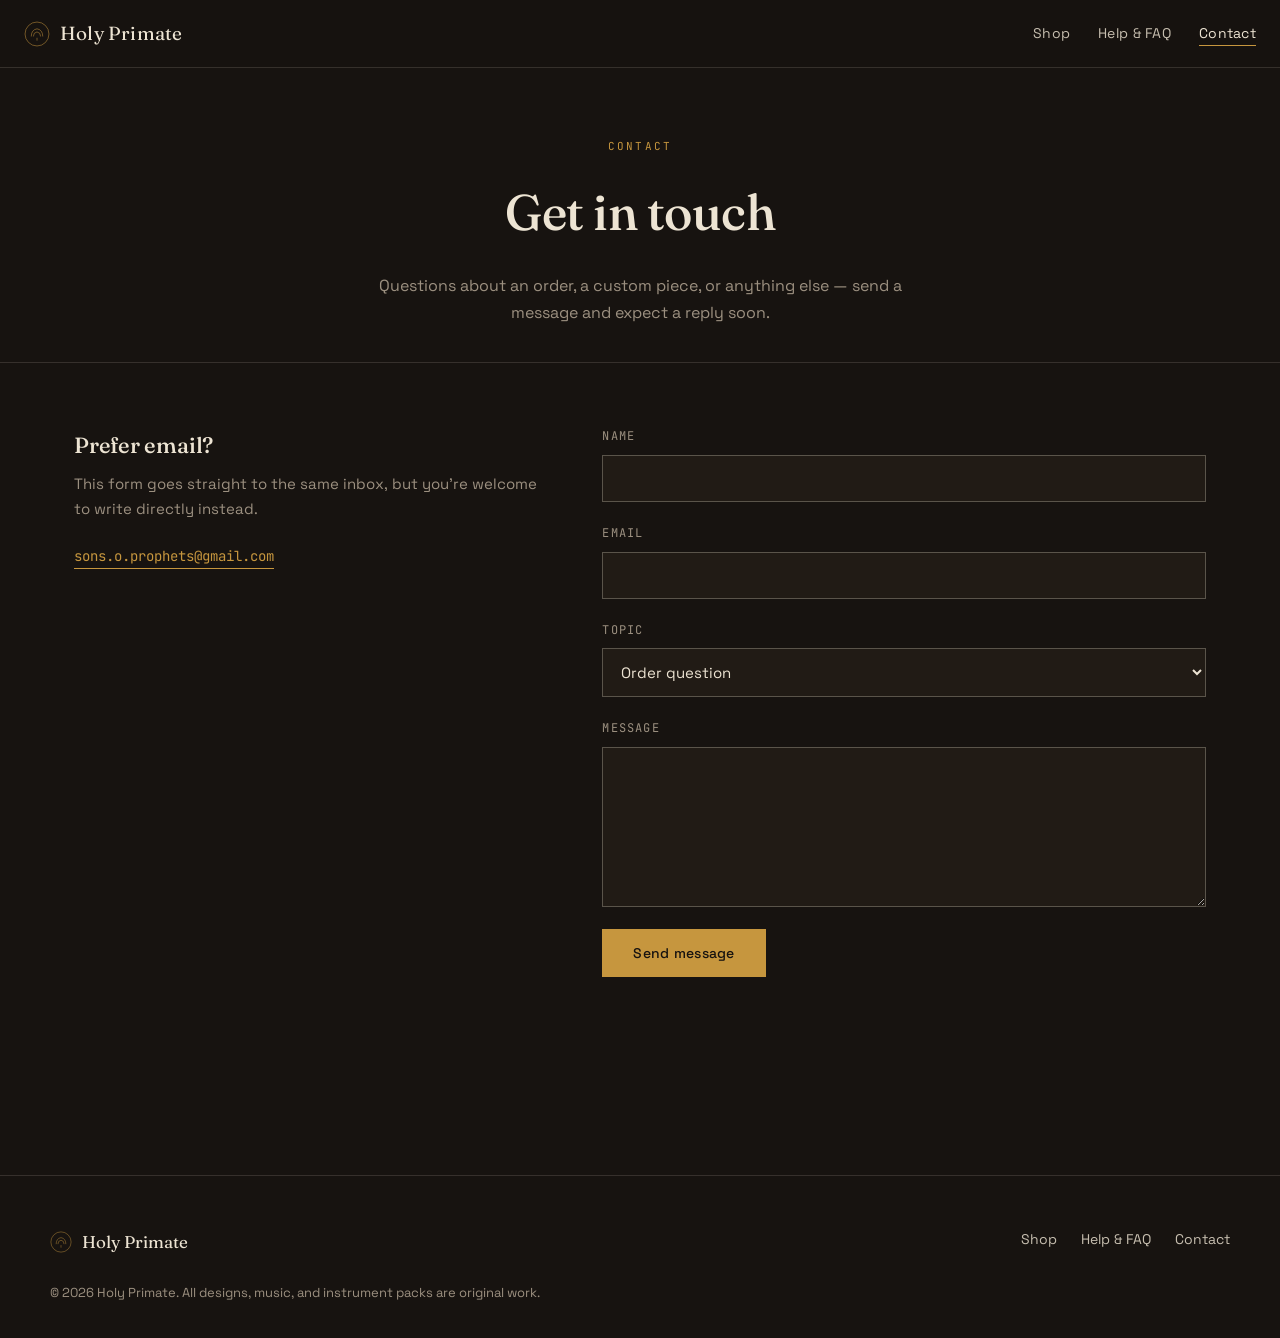
==== contact.html @ b970b064 "Holy Primate site — initial commit (fixed css/ js/ structure)" ====
<!DOCTYPE html>
<html lang="en">
<head>
<meta charset="UTF-8">
<meta name="viewport" content="width=device-width, initial-scale=1.0">
<title>Contact — Holy Primate</title>
<meta name="description" content="Get in touch with Holy Primate.">
<link rel="preconnect" href="https://fonts.googleapis.com">
<link rel="preconnect" href="https://fonts.gstatic.com" crossorigin>
<link href="https://fonts.googleapis.com/css2?family=Fraunces:ital,opsz,wght@0,9..144,300;0,9..144,400;0,9..144,500;0,9..144,600;1,9..144,400;1,9..144,500&family=Space+Grotesk:wght@400;500;600&family=JetBrains+Mono:wght@400;500&display=swap" rel="stylesheet">
<link rel="stylesheet" href="css/styles.css">
</head>
<body>

<nav class="site-nav">
  <a href="index.html" class="wordmark">
    <svg viewBox="0 0 100 100" fill="none" xmlns="http://www.w3.org/2000/svg" aria-hidden="true">
      <circle cx="50" cy="50" r="46" stroke="currentColor" stroke-width="2"/>
      <path d="M28 58 Q28 34 50 30 Q72 34 72 58" stroke="currentColor" stroke-width="2" stroke-linecap="round"/>
      <path d="M36 58 Q36 44 50 42 Q64 44 64 58" stroke="currentColor" stroke-width="2" stroke-linecap="round"/>
      <line x1="50" y1="66" x2="50" y2="74" stroke="currentColor" stroke-width="2" stroke-linecap="round"/>
    </svg>
    Holy Primate
  </a>
  <div class="nav-right">
    <ul class="nav-links">
      <li><a href="shop.html">Shop</a></li>
      <li><a href="help.html">Help &amp; FAQ</a></li>
      <li><a href="contact.html" class="active">Contact</a></li>
    </ul>
    <button class="nav-toggle" aria-label="Toggle menu">Menu</button>
  </div>
</nav>

<header class="page-header">
  <span class="eyebrow">Contact</span>
  <h1>Get in touch</h1>
  <p>Questions about an order, a custom piece, or anything else — send a message and expect a reply soon.</p>
</header>

<div class="contact-layout">
  <div class="contact-side">
    <h2>Prefer email?</h2>
    <p>This form goes straight to the same inbox, but you're welcome to write directly instead.</p>
    <a class="email-link" href="mailto:sons.o.prophets@gmail.com">sons.o.prophets@gmail.com</a>
  </div>

  <form id="contact-form" action="https://formspree.io/f/YOUR-FORM-ID" method="POST">
    <div class="form-field">
      <label for="name">Name</label>
      <input type="text" id="name" name="name" required>
    </div>
    <div class="form-field">
      <label for="email">Email</label>
      <input type="email" id="email" name="email" required>
    </div>
    <div class="form-field">
      <label for="topic">Topic</label>
      <select id="topic" name="topic">
        <option>Order question</option>
        <option>Digital download issue</option>
        <option>Wholesale / press</option>
        <option>Something else</option>
      </select>
    </div>
    <div class="form-field">
      <label for="message">Message</label>
      <textarea id="message" name="message" required></textarea>
    </div>
    <button type="submit" class="btn btn-primary">Send message</button>
    <p id="form-status" class="form-status" role="status"></p>
  </form>
</div>

<footer class="site-footer">
  <div class="footer-grid">
    <div class="footer-mark">
      <svg viewBox="0 0 100 100" fill="none" xmlns="http://www.w3.org/2000/svg" aria-hidden="true">
        <circle cx="50" cy="50" r="46" stroke="currentColor" stroke-width="2"/>
        <path d="M28 58 Q28 34 50 30 Q72 34 72 58" stroke="currentColor" stroke-width="2" stroke-linecap="round"/>
        <path d="M36 58 Q36 44 50 42 Q64 44 64 58" stroke="currentColor" stroke-width="2" stroke-linecap="round"/>
        <line x1="50" y1="66" x2="50" y2="74" stroke="currentColor" stroke-width="2" stroke-linecap="round"/>
      </svg>
      Holy Primate
    </div>
    <ul class="footer-links">
      <li><a href="shop.html">Shop</a></li>
      <li><a href="help.html">Help &amp; FAQ</a></li>
      <li><a href="contact.html">Contact</a></li>
    </ul>
  </div>
  <p class="footer-meta">© 2026 Holy Primate. All designs, music, and instrument packs are original work.</p>
</footer>

<script src="js/shopify-config.js"></script>
<script src="js/main.js"></script>
</body>
</html>
---- css/styles.css ----
/* ==========================================================================
   HOLY PRIMATE — design system
   Dark, engraved-relic aesthetic. Fraunces (carved/ceremonial) + Space Grotesk
   (clean/technical) + JetBrains Mono (labels, prices, tags).
   ========================================================================== */

:root {
  --ink: #171310;
  --surface: #211b15;
  --surface-2: #2b241c;
  --bone: #ede4d3;
  --dust: #9c9080;
  --relic: #c6963e;
  --relic-bright: #d4a34e;
  --ember: #a13f26;
  --line: rgba(237, 228, 211, 0.14);
  --line-strong: rgba(237, 228, 211, 0.28);

  --font-display: 'Fraunces', serif;
  --font-body: 'Space Grotesk', sans-serif;
  --font-mono: 'JetBrains Mono', monospace;

  --container: 1180px;
}

* { box-sizing: border-box; }

html { scroll-behavior: smooth; }

body {
  margin: 0;
  background: var(--ink);
  color: var(--bone);
  font-family: var(--font-body);
  font-size: 16px;
  line-height: 1.65;
  -webkit-font-smoothing: antialiased;
}

img { max-width: 100%; display: block; }
a { color: inherit; }
button { font-family: inherit; }

h1, h2, h3, h4 {
  font-family: var(--font-display);
  font-weight: 500;
  letter-spacing: -0.01em;
  margin: 0 0 0.4em;
}

p { margin: 0 0 1em; }

.container { max-width: var(--container); margin: 0 auto; padding: 0 24px; }

.eyebrow {
  font-family: var(--font-mono);
  font-size: 11px;
  letter-spacing: 0.2em;
  text-transform: uppercase;
  color: var(--relic);
  display: inline-block;
}

a:focus-visible, button:focus-visible, input:focus-visible, textarea:focus-visible, select:focus-visible {
  outline: 2px solid var(--relic);
  outline-offset: 2px;
}

/* ---------- Nav ---------- */

.site-nav {
  position: sticky;
  top: 0;
  z-index: 50;
  display: flex;
  align-items: center;
  justify-content: space-between;
  padding: 18px 24px;
  background: rgba(23, 19, 16, 0.92);
  backdrop-filter: blur(6px);
  border-bottom: 1px solid var(--line);
}

.wordmark {
  display: flex;
  align-items: center;
  gap: 10px;
  font-family: var(--font-display);
  font-size: 19px;
  letter-spacing: 0.01em;
  text-decoration: none;
  color: var(--bone);
  white-space: nowrap;
}

.wordmark svg { width: 26px; height: 26px; flex-shrink: 0; color: var(--relic); }

.nav-right { display: flex; align-items: center; gap: 24px; }

.nav-links {
  display: flex;
  gap: 28px;
  list-style: none;
  margin: 0;
  padding: 0;
  font-size: 14px;
  letter-spacing: 0.02em;
}

.nav-links a {
  text-decoration: none;
  opacity: 0.82;
  padding-bottom: 3px;
  border-bottom: 1px solid transparent;
  transition: border-color .15s, opacity .15s;
}

.nav-links a:hover, .nav-links a:focus-visible { opacity: 1; border-color: var(--relic); }
.nav-links a.active { border-color: var(--relic); opacity: 1; }

.cart-btn {
  background: none;
  border: 1px solid var(--line-strong);
  color: var(--bone);
  font-family: var(--font-mono);
  font-size: 13px;
  padding: 8px 14px;
  cursor: pointer;
  transition: border-color .15s;
}
.cart-btn:hover { border-color: var(--relic); }

.nav-toggle {
  display: none;
  background: none;
  border: 1px solid var(--line-strong);
  color: var(--bone);
  padding: 8px 10px;
  cursor: pointer;
}

@media (max-width: 760px) {
  .nav-links {
    display: none;
    position: absolute;
    top: 100%;
    left: 0;
    right: 0;
    flex-direction: column;
    background: var(--ink);
    padding: 18px 24px 22px;
    border-bottom: 1px solid var(--line);
    gap: 16px;
  }
  .nav-links.open { display: flex; }
  .nav-toggle { display: inline-flex; }
}

/* ---------- Buttons ---------- */

.btn {
  display: inline-flex;
  align-items: center;
  justify-content: center;
  gap: 8px;
  padding: 14px 30px;
  font-family: var(--font-body);
  font-size: 14px;
  font-weight: 500;
  letter-spacing: 0.02em;
  text-decoration: none;
  cursor: pointer;
  border: 1px solid transparent;
  transition: transform .15s ease, background .15s ease, border-color .15s ease;
}

.btn-primary { background: var(--relic); color: var(--ink); }
.btn-primary:hover { transform: translateY(-1px); background: var(--relic-bright); }
.btn-primary:disabled, .btn-primary[shopify-attr\:disabled] { opacity: 0.45; cursor: not-allowed; transform: none; }

.btn-outline { background: transparent; border-color: var(--line-strong); color: var(--bone); }
.btn-outline:hover { border-color: var(--relic); }

.btn-block { width: 100%; }

/* ---------- Hero (home) ---------- */

.hero {
  position: relative;
  min-height: 82vh;
  display: flex;
  flex-direction: column;
  align-items: center;
  justify-content: center;
  text-align: center;
  padding: 100px 24px 80px;
  overflow: hidden;
}

.hero-mark {
  position: absolute;
  width: 620px;
  height: 620px;
  max-width: 140vw;
  color: var(--relic);
  opacity: 0.1;
  top: 48%;
  left: 50%;
  transform: translate(-50%, -50%);
  pointer-events: none;
}

.hero .eyebrow { margin-bottom: 22px; position: relative; z-index: 1; }

.hero h1 {
  font-size: clamp(46px, 9vw, 104px);
  margin: 0;
  position: relative;
  z-index: 1;
  line-height: 1.02;
}

.hero .ethos {
  font-family: var(--font-display);
  font-style: italic;
  font-size: clamp(18px, 2.4vw, 23px);
  color: var(--dust);
  max-width: 600px;
  margin: 26px auto 40px;
  position: relative;
  z-index: 1;
}

.hero .actions { position: relative; z-index: 1; display: flex; gap: 16px; flex-wrap: wrap; justify-content: center; }

/* ---------- Chapters (home) ---------- */

.chapters {
  display: grid;
  grid-template-columns: repeat(3, 1fr);
  border-top: 1px solid var(--line);
  border-bottom: 1px solid var(--line);
}

.chapter-link {
  display: block;
  padding: 56px 32px;
  border-right: 1px solid var(--line);
  text-decoration: none;
  color: var(--bone);
  transition: background .2s;
}

.chapter-link:last-child { border-right: none; }
.chapter-link:hover { background: var(--surface); }

.chapter-link h3 { font-size: 29px; margin: 14px 0 10px; }
.chapter-link p { color: var(--dust); font-size: 15px; margin: 0 0 22px; }
.chapter-arrow { font-family: var(--font-mono); font-size: 13px; color: var(--relic); }

@media (max-width: 860px) {
  .chapters { grid-template-columns: 1fr; }
  .chapter-link { border-right: none; border-bottom: 1px solid var(--line); }
}

/* ---------- Maker band (home) ---------- */

.maker-band { padding: 100px 24px; text-align: center; }

.maker-band blockquote {
  font-family: var(--font-display);
  font-style: italic;
  font-size: clamp(20px, 2.6vw, 27px);
  max-width: 720px;
  margin: 0 auto;
  line-height: 1.5;
  color: var(--bone);
}

.maker-band cite {
  display: block;
  font-family: var(--font-mono);
  font-size: 12px;
  letter-spacing: 0.15em;
  text-transform: uppercase;
  color: var(--dust);
  margin-top: 26px;
  font-style: normal;
}

/* ---------- Page header (interior pages) ---------- */

.page-header { padding: 64px 24px 36px; border-bottom: 1px solid var(--line); text-align: center; }
.page-header h1 { font-size: clamp(32px, 5vw, 50px); margin-top: 12px; }
.page-header p { color: var(--dust); max-width: 540px; margin: 14px auto 0; }

/* ---------- Demo notice ---------- */

.demo-notice {
  background: var(--ember);
  color: var(--bone);
  font-family: var(--font-mono);
  font-size: 13px;
  text-align: center;
  padding: 11px 20px;
  letter-spacing: 0.02em;
}

/* ---------- Shop sections ---------- */

.chapter-section { padding: 68px 0; border-bottom: 1px solid var(--line); }
.chapter-section .container > .eyebrow { margin-bottom: 10px; }
.chapter-section h2 { font-size: clamp(27px, 4vw, 38px); }
.chapter-section .chapter-line { color: var(--dust); max-width: 520px; margin: 6px 0 0; }

.product-grid {
  display: grid;
  grid-template-columns: repeat(auto-fill, minmax(230px, 1fr));
  gap: 26px;
  margin-top: 40px;
}

.product-card {
  background: var(--surface);
  border: 1px solid var(--line);
  display: flex;
  flex-direction: column;
}

.product-media {
  aspect-ratio: 1;
  background: linear-gradient(160deg, var(--surface-2), var(--ink));
  display: flex;
  align-items: center;
  justify-content: center;
  position: relative;
  overflow: hidden;
}

.product-media svg { width: 34%; opacity: 0.4; color: var(--relic); }
.product-media img { width: 100%; height: 100%; object-fit: cover; }

.product-info { padding: 18px 20px 22px; display: flex; flex-direction: column; gap: 6px; flex: 1; }
.product-info h4 { font-size: 19px; margin: 6px 0 0; font-weight: 500; }
.product-price { font-family: var(--font-mono); font-size: 15px; color: var(--dust); margin: 8px 0 0; }
.product-info .btn { margin-top: 16px; }
.product-info shopify-variant-selector { margin-top: 10px; font-size: 13px; }

/* ---------- Contact form ---------- */

.contact-layout {
  display: grid;
  grid-template-columns: 1fr 1.3fr;
  gap: 64px;
  padding: 64px 24px 100px;
  max-width: var(--container);
  margin: 0 auto;
}

.contact-side h2 { font-size: 22px; }
.contact-side p { color: var(--dust); font-size: 15px; }
.contact-side .email-link {
  display: inline-block;
  margin-top: 8px;
  font-family: var(--font-mono);
  font-size: 14px;
  color: var(--relic);
  text-decoration: none;
  border-bottom: 1px solid var(--relic);
}

.form-field { display: flex; flex-direction: column; gap: 8px; margin-bottom: 22px; }
.form-field label {
  font-family: var(--font-mono);
  font-size: 12px;
  letter-spacing: 0.1em;
  text-transform: uppercase;
  color: var(--dust);
}

.form-field input, .form-field select, .form-field textarea {
  background: var(--surface);
  border: 1px solid var(--line-strong);
  color: var(--bone);
  padding: 13px 14px;
  font-family: var(--font-body);
  font-size: 15px;
}

.form-field textarea { min-height: 160px; resize: vertical; }
.form-field input:focus, .form-field textarea:focus, .form-field select:focus { outline: none; border-color: var(--relic); }

.form-status { margin-top: 4px; font-size: 14px; min-height: 20px; }
.form-status.success { color: #9bc48a; }
.form-status.error { color: #d9836f; }

@media (max-width: 820px) {
  .contact-layout { grid-template-columns: 1fr; gap: 40px; }
}

/* ---------- Help / FAQ ---------- */

.faq-wrap { max-width: 760px; margin: 0 auto; padding: 64px 24px 100px; }
.faq-group { margin-bottom: 44px; }
.faq-group h2 { font-size: 21px; border-bottom: 1px solid var(--line); padding-bottom: 14px; margin-bottom: 2px; }

.faq-item { border-bottom: 1px solid var(--line); }
.faq-question {
  width: 100%;
  text-align: left;
  background: none;
  border: none;
  color: var(--bone);
  font-family: var(--font-body);
  font-size: 16px;
  padding: 18px 2px;
  display: flex;
  justify-content: space-between;
  align-items: center;
  gap: 16px;
  cursor: pointer;
}

.faq-question .plus { font-family: var(--font-mono); color: var(--relic); transition: transform .2s; flex-shrink: 0; }
.faq-item.open .plus { transform: rotate(45deg); }

.faq-answer { max-height: 0; overflow: hidden; transition: max-height .25s ease; }
.faq-item.open .faq-answer { max-height: 400px; }
.faq-answer-inner { padding: 0 2px 20px; color: var(--dust); font-size: 15px; }

/* ---------- Footer ---------- */

.site-footer { border-top: 1px solid var(--line); padding: 52px 24px 34px; margin-top: 60px; }

.footer-grid {
  max-width: var(--container);
  margin: 0 auto;
  display: flex;
  justify-content: space-between;
  flex-wrap: wrap;
  gap: 28px;
}

.footer-mark { display: flex; align-items: center; gap: 10px; font-family: var(--font-display); font-size: 17px; }
.footer-mark svg { width: 22px; height: 22px; color: var(--relic); }

.footer-links { display: flex; gap: 24px; list-style: none; padding: 0; margin: 0; font-size: 14px; flex-wrap: wrap; }
.footer-links a { text-decoration: none; opacity: 0.82; }
.footer-links a:hover { opacity: 1; color: var(--relic); }

.footer-meta {
  max-width: var(--container);
  margin: 26px auto 0;
  color: var(--dust);
  font-size: 13px;
}

@media (prefers-reduced-motion: reduce) {
  * { transition: none !important; scroll-behavior: auto !important; }
}
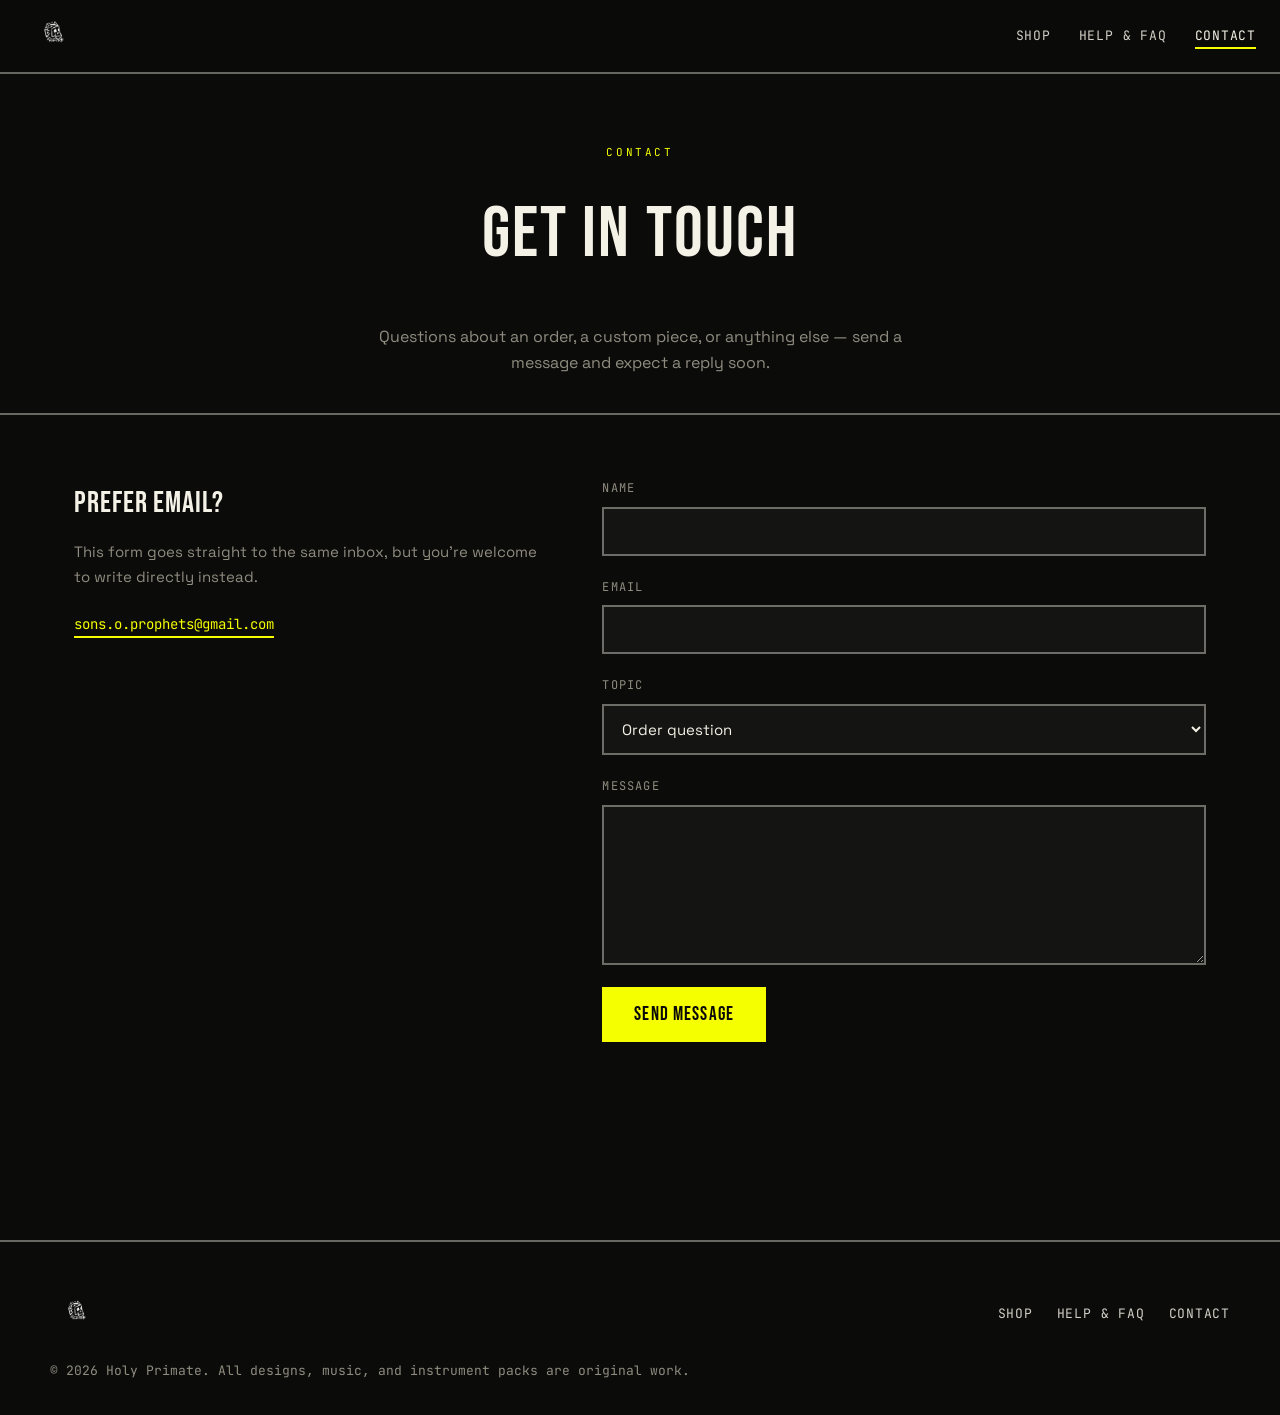
==== commit ce4bcfe7: "Restyle: marker/punk theme from Phil's artwork — true black, acid yellow, hand-drawn logo + marks" ====
--- a/contact.html
+++ b/contact.html
@@ -7,20 +7,13 @@
 <meta name="description" content="Get in touch with Holy Primate.">
 <link rel="preconnect" href="https://fonts.googleapis.com">
 <link rel="preconnect" href="https://fonts.gstatic.com" crossorigin>
-<link href="https://fonts.googleapis.com/css2?family=Fraunces:ital,opsz,wght@0,9..144,300;0,9..144,400;0,9..144,500;0,9..144,600;1,9..144,400;1,9..144,500&family=Space+Grotesk:wght@400;500;600&family=JetBrains+Mono:wght@400;500&display=swap" rel="stylesheet">
+<link href="https://fonts.googleapis.com/css2?family=Bebas+Neue&family=Space+Grotesk:wght@400;500;600&family=JetBrains+Mono:wght@400;500&display=swap" rel="stylesheet">
 <link rel="stylesheet" href="css/styles.css">
 </head>
 <body>
 
 <nav class="site-nav">
-  <a href="index.html" class="wordmark">
-    <svg viewBox="0 0 100 100" fill="none" xmlns="http://www.w3.org/2000/svg" aria-hidden="true">
-      <circle cx="50" cy="50" r="46" stroke="currentColor" stroke-width="2"/>
-      <path d="M28 58 Q28 34 50 30 Q72 34 72 58" stroke="currentColor" stroke-width="2" stroke-linecap="round"/>
-      <path d="M36 58 Q36 44 50 42 Q64 44 64 58" stroke="currentColor" stroke-width="2" stroke-linecap="round"/>
-      <line x1="50" y1="66" x2="50" y2="74" stroke="currentColor" stroke-width="2" stroke-linecap="round"/>
-    </svg>
-    Holy Primate
+  <a href="index.html" class="wordmark"><img src="img/logo-small.png" alt="Holy Primate">
   </a>
   <div class="nav-right">
     <ul class="nav-links">
@@ -45,7 +38,7 @@
     <a class="email-link" href="mailto:sons.o.prophets@gmail.com">sons.o.prophets@gmail.com</a>
   </div>
 
-  <form id="contact-form" action="https://formspree.io/f/YOUR-FORM-ID" method="POST">
+  <form id="contact-form" action="https://formspree.io/f/xojggzbg" method="POST">
     <div class="form-field">
       <label for="name">Name</label>
       <input type="text" id="name" name="name" required>
@@ -74,14 +67,7 @@
 
 <footer class="site-footer">
   <div class="footer-grid">
-    <div class="footer-mark">
-      <svg viewBox="0 0 100 100" fill="none" xmlns="http://www.w3.org/2000/svg" aria-hidden="true">
-        <circle cx="50" cy="50" r="46" stroke="currentColor" stroke-width="2"/>
-        <path d="M28 58 Q28 34 50 30 Q72 34 72 58" stroke="currentColor" stroke-width="2" stroke-linecap="round"/>
-        <path d="M36 58 Q36 44 50 42 Q64 44 64 58" stroke="currentColor" stroke-width="2" stroke-linecap="round"/>
-        <line x1="50" y1="66" x2="50" y2="74" stroke="currentColor" stroke-width="2" stroke-linecap="round"/>
-      </svg>
-      Holy Primate
+    <div class="footer-mark"><img src="img/logo-small.png" alt="Holy Primate">
     </div>
     <ul class="footer-links">
       <li><a href="shop.html">Shop</a></li>
--- a/css/styles.css
+++ b/css/styles.css
@@ -1,22 +1,23 @@
 /* ==========================================================================
-   HOLY PRIMATE — design system
-   Dark, engraved-relic aesthetic. Fraunces (carved/ceremonial) + Space Grotesk
-   (clean/technical) + JetBrains Mono (labels, prices, tags).
+   HOLY PRIMATE — design system v2 "MARKER"
+   Built from Phil's actual artwork: raw white marker linework on true black,
+   acid yellow (#F6FF00) accent, punk-zine-meets-devotional energy.
+   Bebas Neue (loud/condensed) + Space Grotesk (clean) + JetBrains Mono (labels).
    ========================================================================== */
 
 :root {
-  --ink: #171310;
-  --surface: #211b15;
-  --surface-2: #2b241c;
-  --bone: #ede4d3;
-  --dust: #9c9080;
-  --relic: #c6963e;
-  --relic-bright: #d4a34e;
-  --ember: #a13f26;
-  --line: rgba(237, 228, 211, 0.14);
-  --line-strong: rgba(237, 228, 211, 0.28);
-
-  --font-display: 'Fraunces', serif;
+  --ink: #0b0b09;
+  --surface: #141412;
+  --surface-2: #1c1c19;
+  --bone: #f4f1e6;
+  --dust: #8f8c80;
+  --relic: #f6ff00;
+  --relic-bright: #ffff4d;
+  --ember: #e33b26;
+  --line: rgba(244, 241, 230, 0.16);
+  --line-strong: rgba(244, 241, 230, 0.4);
+
+  --font-display: 'Bebas Neue', 'Space Grotesk', sans-serif;
   --font-body: 'Space Grotesk', sans-serif;
   --font-mono: 'JetBrains Mono', monospace;
 
@@ -43,8 +44,9 @@
 
 h1, h2, h3, h4 {
   font-family: var(--font-display);
-  font-weight: 500;
-  letter-spacing: -0.01em;
+  font-weight: 400;
+  letter-spacing: 0.03em;
+  text-transform: uppercase;
   margin: 0 0 0.4em;
 }
 
@@ -55,7 +57,7 @@
 .eyebrow {
   font-family: var(--font-mono);
   font-size: 11px;
-  letter-spacing: 0.2em;
+  letter-spacing: 0.24em;
   text-transform: uppercase;
   color: var(--relic);
   display: inline-block;
@@ -75,24 +77,22 @@
   display: flex;
   align-items: center;
   justify-content: space-between;
-  padding: 18px 24px;
-  background: rgba(23, 19, 16, 0.92);
+  padding: 14px 24px;
+  background: rgba(11, 11, 9, 0.94);
   backdrop-filter: blur(6px);
-  border-bottom: 1px solid var(--line);
+  border-bottom: 2px solid var(--line-strong);
 }
 
 .wordmark {
   display: flex;
   align-items: center;
   gap: 10px;
-  font-family: var(--font-display);
-  font-size: 19px;
-  letter-spacing: 0.01em;
   text-decoration: none;
   color: var(--bone);
   white-space: nowrap;
 }
 
+.wordmark img { height: 44px; width: auto; }
 .wordmark svg { width: 26px; height: 26px; flex-shrink: 0; color: var(--relic); }
 
 .nav-right { display: flex; align-items: center; gap: 24px; }
@@ -103,37 +103,39 @@
   list-style: none;
   margin: 0;
   padding: 0;
-  font-size: 14px;
-  letter-spacing: 0.02em;
+  font-family: var(--font-mono);
+  font-size: 13px;
+  letter-spacing: 0.06em;
+  text-transform: uppercase;
 }
 
 .nav-links a {
   text-decoration: none;
-  opacity: 0.82;
+  opacity: 0.85;
   padding-bottom: 3px;
-  border-bottom: 1px solid transparent;
-  transition: border-color .15s, opacity .15s;
-}
-
-.nav-links a:hover, .nav-links a:focus-visible { opacity: 1; border-color: var(--relic); }
+  border-bottom: 2px solid transparent;
+  transition: border-color .15s, opacity .15s, color .15s;
+}
+
+.nav-links a:hover, .nav-links a:focus-visible { opacity: 1; color: var(--relic); border-color: var(--relic); }
 .nav-links a.active { border-color: var(--relic); opacity: 1; }
 
 .cart-btn {
   background: none;
-  border: 1px solid var(--line-strong);
+  border: 2px solid var(--line-strong);
   color: var(--bone);
   font-family: var(--font-mono);
   font-size: 13px;
   padding: 8px 14px;
   cursor: pointer;
-  transition: border-color .15s;
-}
-.cart-btn:hover { border-color: var(--relic); }
+  transition: border-color .15s, color .15s, box-shadow .15s;
+}
+.cart-btn:hover { border-color: var(--relic); color: var(--relic); box-shadow: 3px 3px 0 var(--relic); }
 
 .nav-toggle {
   display: none;
   background: none;
-  border: 1px solid var(--line-strong);
+  border: 2px solid var(--line-strong);
   color: var(--bone);
   padding: 8px 10px;
   cursor: pointer;
@@ -149,7 +151,7 @@
     flex-direction: column;
     background: var(--ink);
     padding: 18px 24px 22px;
-    border-bottom: 1px solid var(--line);
+    border-bottom: 2px solid var(--line-strong);
     gap: 16px;
   }
   .nav-links.open { display: flex; }
@@ -164,22 +166,22 @@
   justify-content: center;
   gap: 8px;
   padding: 14px 30px;
-  font-family: var(--font-body);
-  font-size: 14px;
-  font-weight: 500;
-  letter-spacing: 0.02em;
+  font-family: var(--font-display);
+  font-size: 19px;
+  letter-spacing: 0.06em;
+  text-transform: uppercase;
   text-decoration: none;
   cursor: pointer;
-  border: 1px solid transparent;
-  transition: transform .15s ease, background .15s ease, border-color .15s ease;
-}
-
-.btn-primary { background: var(--relic); color: var(--ink); }
-.btn-primary:hover { transform: translateY(-1px); background: var(--relic-bright); }
-.btn-primary:disabled, .btn-primary[shopify-attr\:disabled] { opacity: 0.45; cursor: not-allowed; transform: none; }
+  border: 2px solid transparent;
+  transition: transform .12s ease, box-shadow .12s ease, background .12s ease, border-color .12s ease, color .12s ease;
+}
+
+.btn-primary { background: var(--relic); color: #0b0b09; border-color: var(--relic); }
+.btn-primary:hover { transform: translate(-2px, -2px); box-shadow: 4px 4px 0 var(--bone); background: var(--relic-bright); }
+.btn-primary:disabled, .btn-primary[shopify-attr\:disabled] { opacity: 0.45; cursor: not-allowed; transform: none; box-shadow: none; }
 
 .btn-outline { background: transparent; border-color: var(--line-strong); color: var(--bone); }
-.btn-outline:hover { border-color: var(--relic); }
+.btn-outline:hover { border-color: var(--relic); color: var(--relic); transform: translate(-2px, -2px); box-shadow: 4px 4px 0 var(--relic); }
 
 .btn-block { width: 100%; }
 
@@ -193,40 +195,48 @@
   align-items: center;
   justify-content: center;
   text-align: center;
-  padding: 100px 24px 80px;
+  padding: 90px 24px 80px;
   overflow: hidden;
 }
 
 .hero-mark {
   position: absolute;
-  width: 620px;
-  height: 620px;
-  max-width: 140vw;
-  color: var(--relic);
-  opacity: 0.1;
-  top: 48%;
+  width: 560px;
+  height: auto;
+  max-width: 130vw;
+  opacity: 0.07;
+  top: 50%;
   left: 50%;
-  transform: translate(-50%, -50%);
+  transform: translate(-50%, -50%) rotate(-6deg);
   pointer-events: none;
 }
 
-.hero .eyebrow { margin-bottom: 22px; position: relative; z-index: 1; }
+.hero .eyebrow { margin-bottom: 26px; position: relative; z-index: 1; }
+
+.hero-logo {
+  width: min(680px, 88vw);
+  height: auto;
+  position: relative;
+  z-index: 1;
+  margin: 0 auto;
+}
 
 .hero h1 {
-  font-size: clamp(46px, 9vw, 104px);
+  font-size: clamp(52px, 10vw, 120px);
   margin: 0;
   position: relative;
   z-index: 1;
-  line-height: 1.02;
+  line-height: 0.95;
 }
 
 .hero .ethos {
-  font-family: var(--font-display);
-  font-style: italic;
-  font-size: clamp(18px, 2.4vw, 23px);
+  font-family: var(--font-mono);
+  font-size: clamp(13px, 1.8vw, 16px);
+  letter-spacing: 0.08em;
+  text-transform: uppercase;
   color: var(--dust);
-  max-width: 600px;
-  margin: 26px auto 40px;
+  max-width: 640px;
+  margin: 30px auto 42px;
   position: relative;
   z-index: 1;
 }
@@ -238,29 +248,41 @@
 .chapters {
   display: grid;
   grid-template-columns: repeat(3, 1fr);
-  border-top: 1px solid var(--line);
-  border-bottom: 1px solid var(--line);
+  border-top: 2px solid var(--line-strong);
+  border-bottom: 2px solid var(--line-strong);
 }
 
 .chapter-link {
   display: block;
-  padding: 56px 32px;
-  border-right: 1px solid var(--line);
+  padding: 52px 32px 56px;
+  border-right: 2px solid var(--line-strong);
   text-decoration: none;
   color: var(--bone);
-  transition: background .2s;
+  transition: background .15s;
+  position: relative;
 }
 
 .chapter-link:last-child { border-right: none; }
 .chapter-link:hover { background: var(--surface); }
 
-.chapter-link h3 { font-size: 29px; margin: 14px 0 10px; }
+.chapter-icon {
+  height: 110px;
+  width: auto;
+  margin: 0 0 18px;
+  filter: none;
+  transition: transform .15s ease;
+}
+.chapter-link:hover .chapter-icon { transform: rotate(-3deg) scale(1.06); }
+
+.chapter-link h3 { font-size: 40px; margin: 10px 0 8px; }
+.chapter-link:hover h3 { color: var(--relic); text-shadow: 2px 0 0 #ff2fd6, -2px 0 0 #00e5ff; }
 .chapter-link p { color: var(--dust); font-size: 15px; margin: 0 0 22px; }
 .chapter-arrow { font-family: var(--font-mono); font-size: 13px; color: var(--relic); }
 
 @media (max-width: 860px) {
   .chapters { grid-template-columns: 1fr; }
-  .chapter-link { border-right: none; border-bottom: 1px solid var(--line); }
+  .chapter-link { border-right: none; border-bottom: 2px solid var(--line-strong); }
+  .chapter-link:last-child { border-bottom: none; }
 }
 
 /* ---------- Maker band (home) ---------- */
@@ -268,12 +290,12 @@
 .maker-band { padding: 100px 24px; text-align: center; }
 
 .maker-band blockquote {
-  font-family: var(--font-display);
-  font-style: italic;
-  font-size: clamp(20px, 2.6vw, 27px);
+  font-family: var(--font-body);
+  font-size: clamp(18px, 2.4vw, 24px);
+  font-weight: 500;
   max-width: 720px;
   margin: 0 auto;
-  line-height: 1.5;
+  line-height: 1.55;
   color: var(--bone);
 }
 
@@ -283,22 +305,22 @@
   font-size: 12px;
   letter-spacing: 0.15em;
   text-transform: uppercase;
-  color: var(--dust);
+  color: var(--relic);
   margin-top: 26px;
   font-style: normal;
 }
 
 /* ---------- Page header (interior pages) ---------- */
 
-.page-header { padding: 64px 24px 36px; border-bottom: 1px solid var(--line); text-align: center; }
-.page-header h1 { font-size: clamp(32px, 5vw, 50px); margin-top: 12px; }
+.page-header { padding: 64px 24px 36px; border-bottom: 2px solid var(--line-strong); text-align: center; }
+.page-header h1 { font-size: clamp(42px, 7vw, 72px); margin-top: 12px; }
 .page-header p { color: var(--dust); max-width: 540px; margin: 14px auto 0; }
 
 /* ---------- Demo notice ---------- */
 
 .demo-notice {
   background: var(--ember);
-  color: var(--bone);
+  color: #fff;
   font-family: var(--font-mono);
   font-size: 13px;
   text-align: center;
@@ -308,9 +330,9 @@
 
 /* ---------- Shop sections ---------- */
 
-.chapter-section { padding: 68px 0; border-bottom: 1px solid var(--line); }
+.chapter-section { padding: 68px 0; border-bottom: 2px solid var(--line-strong); }
 .chapter-section .container > .eyebrow { margin-bottom: 10px; }
-.chapter-section h2 { font-size: clamp(27px, 4vw, 38px); }
+.chapter-section h2 { font-size: clamp(36px, 5vw, 54px); }
 .chapter-section .chapter-line { color: var(--dust); max-width: 520px; margin: 6px 0 0; }
 
 .product-grid {
@@ -322,27 +344,35 @@
 
 .product-card {
   background: var(--surface);
-  border: 1px solid var(--line);
+  border: 2px solid var(--line-strong);
   display: flex;
   flex-direction: column;
+  transition: transform .12s ease, box-shadow .12s ease, border-color .12s ease;
+}
+
+.product-card:hover {
+  transform: translate(-3px, -3px);
+  box-shadow: 6px 6px 0 var(--relic);
+  border-color: var(--bone);
 }
 
 .product-media {
   aspect-ratio: 1;
-  background: linear-gradient(160deg, var(--surface-2), var(--ink));
+  background: #0e0e0c;
   display: flex;
   align-items: center;
   justify-content: center;
   position: relative;
   overflow: hidden;
+  border-bottom: 2px solid var(--line);
 }
 
 .product-media svg { width: 34%; opacity: 0.4; color: var(--relic); }
 .product-media img { width: 100%; height: 100%; object-fit: cover; }
 
 .product-info { padding: 18px 20px 22px; display: flex; flex-direction: column; gap: 6px; flex: 1; }
-.product-info h4 { font-size: 19px; margin: 6px 0 0; font-weight: 500; }
-.product-price { font-family: var(--font-mono); font-size: 15px; color: var(--dust); margin: 8px 0 0; }
+.product-info h4 { font-size: 24px; margin: 6px 0 0; }
+.product-price { font-family: var(--font-mono); font-size: 15px; color: var(--relic); margin: 8px 0 0; }
 .product-info .btn { margin-top: 16px; }
 .product-info shopify-variant-selector { margin-top: 10px; font-size: 13px; }
 
@@ -357,7 +387,7 @@
   margin: 0 auto;
 }
 
-.contact-side h2 { font-size: 22px; }
+.contact-side h2 { font-size: 30px; }
 .contact-side p { color: var(--dust); font-size: 15px; }
 .contact-side .email-link {
   display: inline-block;
@@ -366,7 +396,7 @@
   font-size: 14px;
   color: var(--relic);
   text-decoration: none;
-  border-bottom: 1px solid var(--relic);
+  border-bottom: 2px solid var(--relic);
 }
 
 .form-field { display: flex; flex-direction: column; gap: 8px; margin-bottom: 22px; }
@@ -380,7 +410,7 @@
 
 .form-field input, .form-field select, .form-field textarea {
   background: var(--surface);
-  border: 1px solid var(--line-strong);
+  border: 2px solid var(--line-strong);
   color: var(--bone);
   padding: 13px 14px;
   font-family: var(--font-body);
@@ -392,7 +422,7 @@
 
 .form-status { margin-top: 4px; font-size: 14px; min-height: 20px; }
 .form-status.success { color: #9bc48a; }
-.form-status.error { color: #d9836f; }
+.form-status.error { color: #e8846d; }
 
 @media (max-width: 820px) {
   .contact-layout { grid-template-columns: 1fr; gap: 40px; }
@@ -402,7 +432,7 @@
 
 .faq-wrap { max-width: 760px; margin: 0 auto; padding: 64px 24px 100px; }
 .faq-group { margin-bottom: 44px; }
-.faq-group h2 { font-size: 21px; border-bottom: 1px solid var(--line); padding-bottom: 14px; margin-bottom: 2px; }
+.faq-group h2 { font-size: 28px; border-bottom: 2px solid var(--line-strong); padding-bottom: 14px; margin-bottom: 2px; }
 
 .faq-item { border-bottom: 1px solid var(--line); }
 .faq-question {
@@ -413,6 +443,7 @@
   color: var(--bone);
   font-family: var(--font-body);
   font-size: 16px;
+  font-weight: 500;
   padding: 18px 2px;
   display: flex;
   justify-content: space-between;
@@ -430,22 +461,24 @@
 
 /* ---------- Footer ---------- */
 
-.site-footer { border-top: 1px solid var(--line); padding: 52px 24px 34px; margin-top: 60px; }
+.site-footer { border-top: 2px solid var(--line-strong); padding: 52px 24px 34px; margin-top: 60px; }
 
 .footer-grid {
   max-width: var(--container);
   margin: 0 auto;
   display: flex;
   justify-content: space-between;
+  align-items: center;
   flex-wrap: wrap;
   gap: 28px;
 }
 
-.footer-mark { display: flex; align-items: center; gap: 10px; font-family: var(--font-display); font-size: 17px; }
+.footer-mark { display: flex; align-items: center; gap: 10px; }
+.footer-mark img { height: 40px; width: auto; }
 .footer-mark svg { width: 22px; height: 22px; color: var(--relic); }
 
-.footer-links { display: flex; gap: 24px; list-style: none; padding: 0; margin: 0; font-size: 14px; flex-wrap: wrap; }
-.footer-links a { text-decoration: none; opacity: 0.82; }
+.footer-links { display: flex; gap: 24px; list-style: none; padding: 0; margin: 0; font-family: var(--font-mono); font-size: 13px; text-transform: uppercase; letter-spacing: 0.06em; flex-wrap: wrap; }
+.footer-links a { text-decoration: none; opacity: 0.85; }
 .footer-links a:hover { opacity: 1; color: var(--relic); }
 
 .footer-meta {
@@ -453,6 +486,7 @@
   margin: 26px auto 0;
   color: var(--dust);
   font-size: 13px;
+  font-family: var(--font-mono);
 }
 
 @media (prefers-reduced-motion: reduce) {
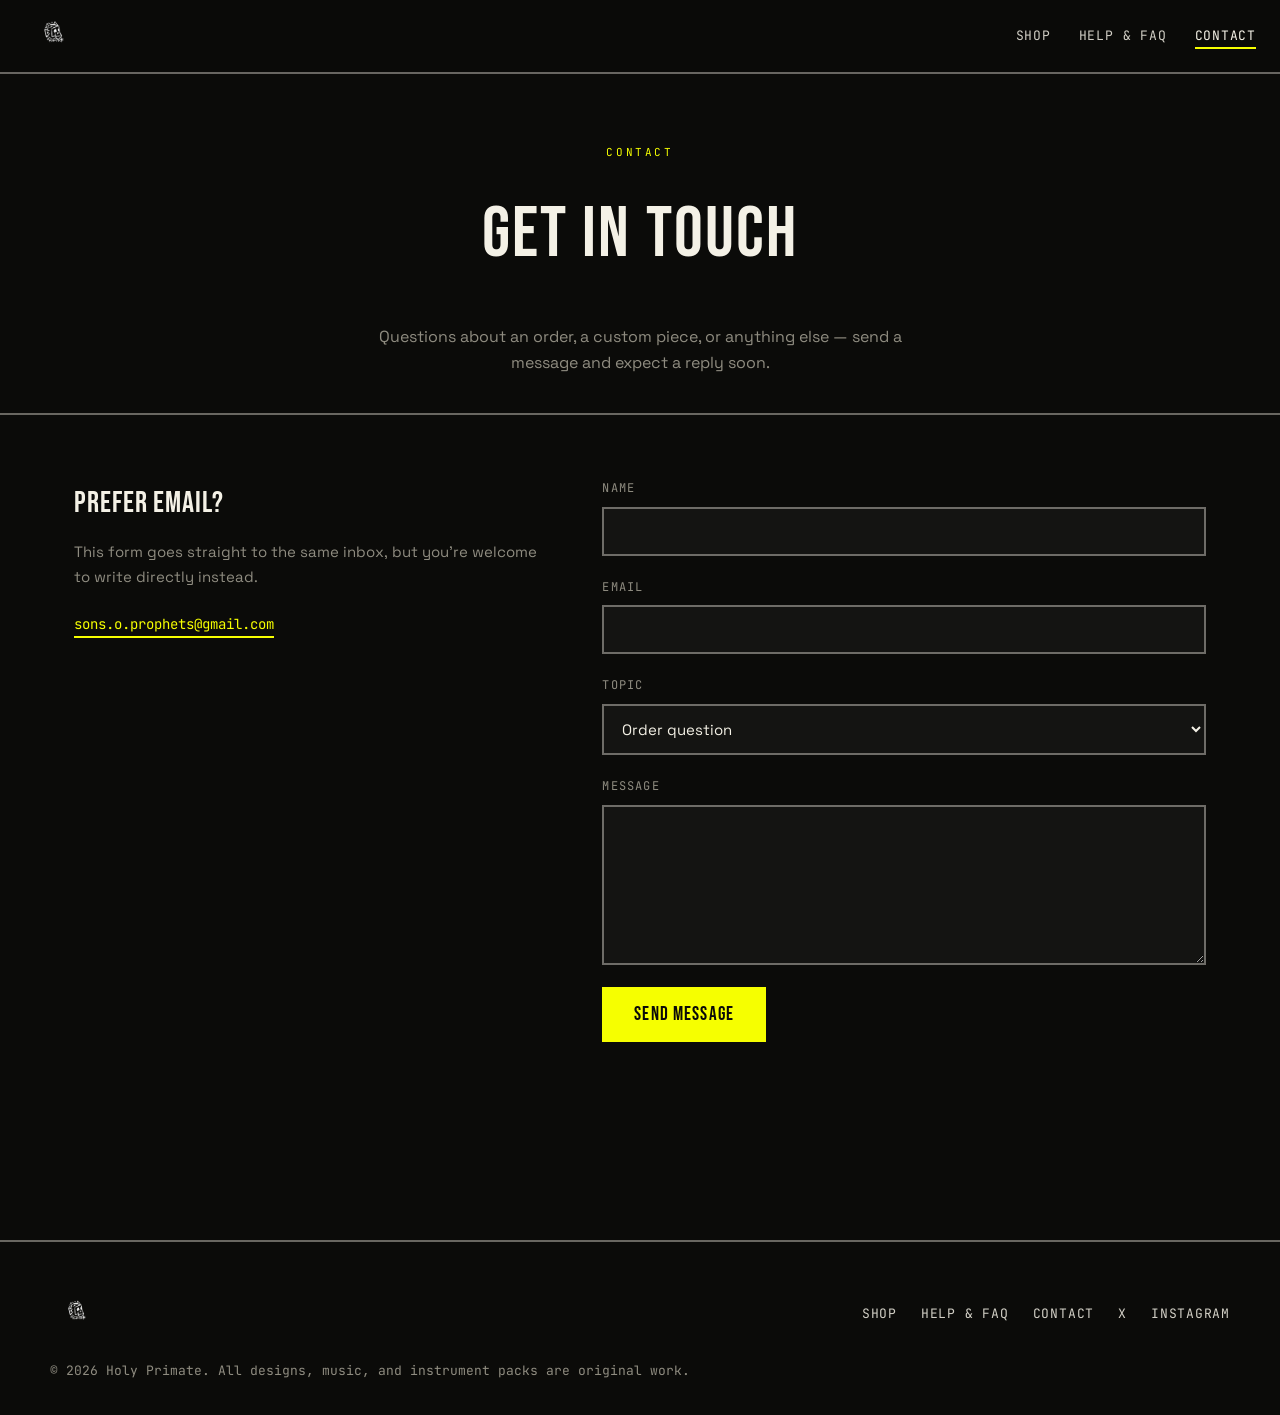
==== commit b38ce555: "Footer: add X and Instagram links" ====
--- a/contact.html
+++ b/contact.html
@@ -73,6 +73,8 @@
       <li><a href="shop.html">Shop</a></li>
       <li><a href="help.html">Help &amp; FAQ</a></li>
       <li><a href="contact.html">Contact</a></li>
+      <li><a href="https://x.com/HolyPrimate" target="_blank" rel="noopener">X</a></li>
+      <li><a href="https://www.instagram.com/phildpnw/" target="_blank" rel="noopener">Instagram</a></li>
     </ul>
   </div>
   <p class="footer-meta">© 2026 Holy Primate. All designs, music, and instrument packs are original work.</p>
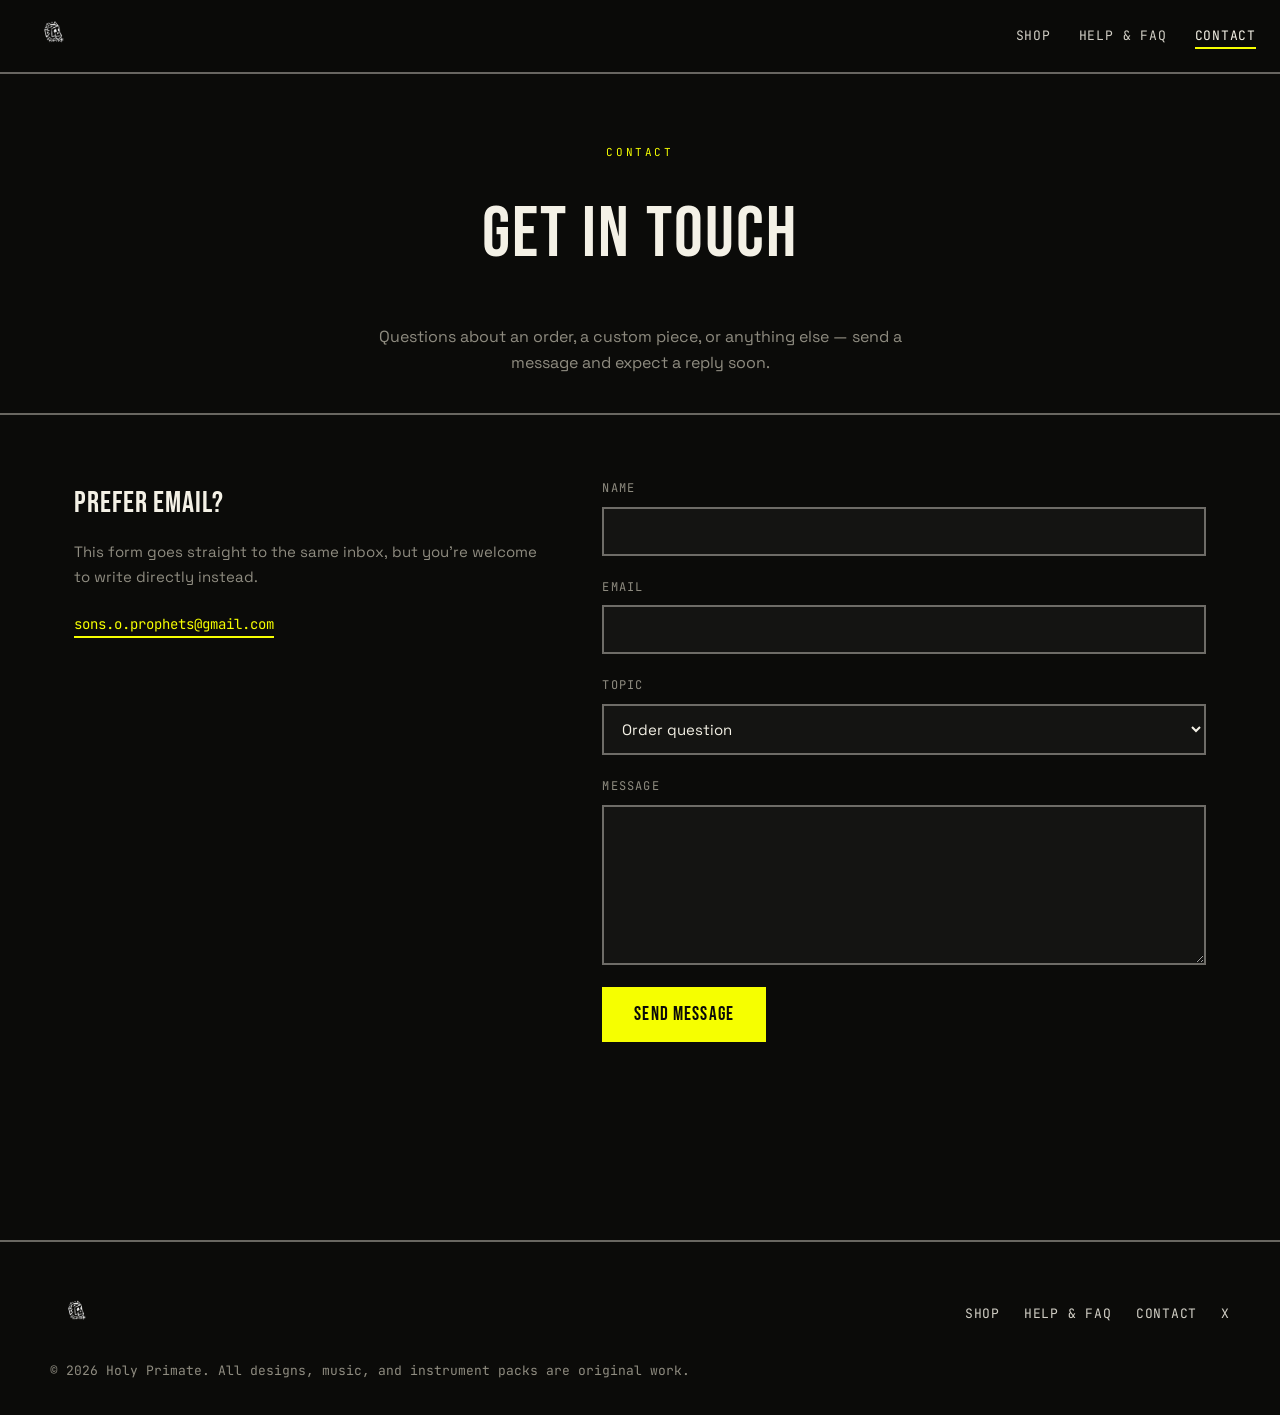
==== commit dc4e7ceb: "Footer: remove personal IG; brand account TBD" ====
--- a/contact.html
+++ b/contact.html
@@ -74,7 +74,6 @@
       <li><a href="help.html">Help &amp; FAQ</a></li>
       <li><a href="contact.html">Contact</a></li>
       <li><a href="https://x.com/HolyPrimate" target="_blank" rel="noopener">X</a></li>
-      <li><a href="https://www.instagram.com/phildpnw/" target="_blank" rel="noopener">Instagram</a></li>
     </ul>
   </div>
   <p class="footer-meta">© 2026 Holy Primate. All designs, music, and instrument packs are original work.</p>
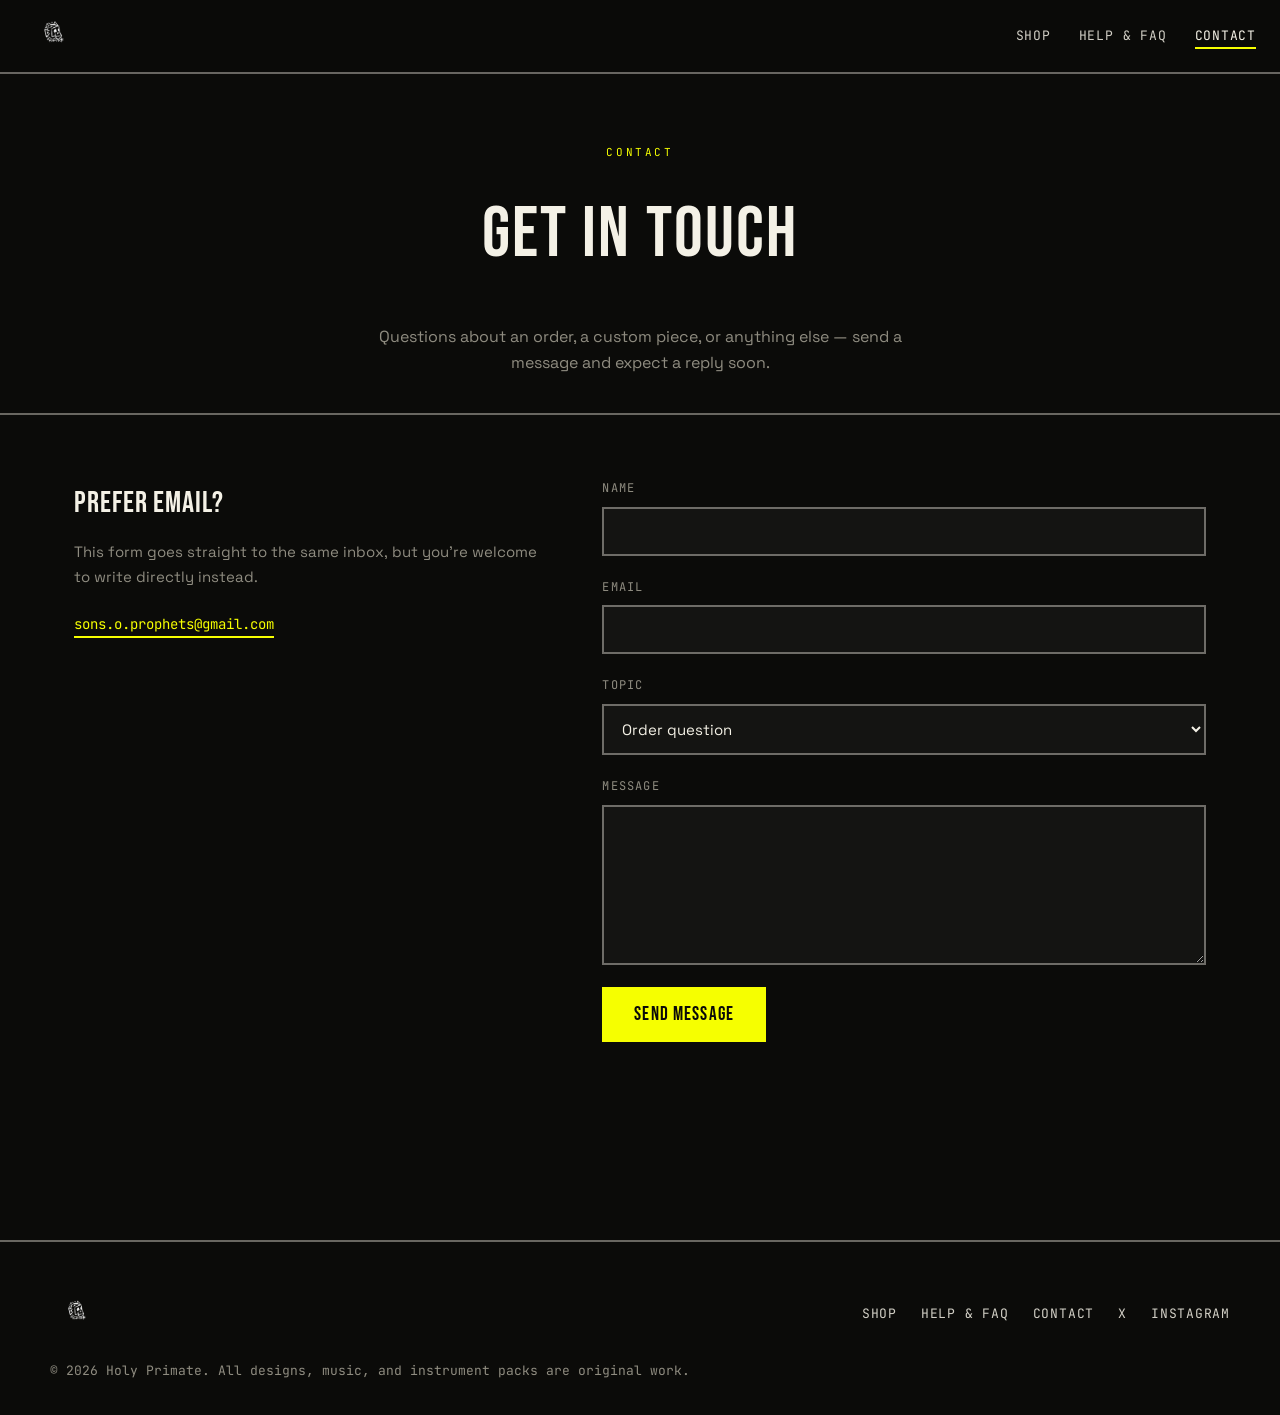
==== commit 38e56619: "Footer: add brand Instagram @holy.primate" ====
--- a/contact.html
+++ b/contact.html
@@ -74,6 +74,7 @@
       <li><a href="help.html">Help &amp; FAQ</a></li>
       <li><a href="contact.html">Contact</a></li>
       <li><a href="https://x.com/HolyPrimate" target="_blank" rel="noopener">X</a></li>
+      <li><a href="https://www.instagram.com/holy.primate/" target="_blank" rel="noopener">Instagram</a></li>
     </ul>
   </div>
   <p class="footer-meta">© 2026 Holy Primate. All designs, music, and instrument packs are original work.</p>
